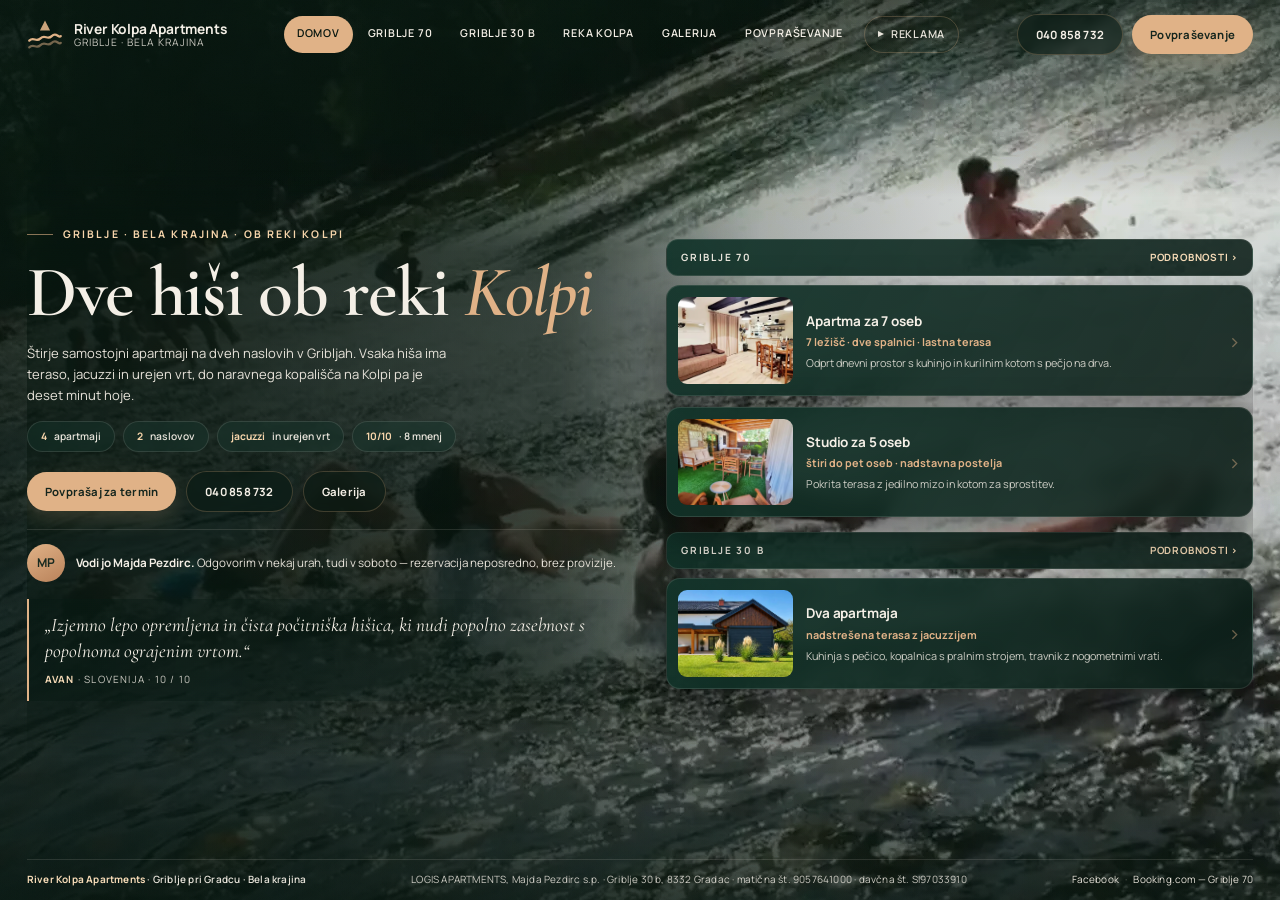
==== index.html @ 3177053d "Začetni posnetek strani in filmskega reza Stran in rez sta doslej obstajala samo na disku, brez možn" ====
<!doctype html>
<html lang="sl">
<head>
<meta charset="utf-8">
<meta name="viewport" content="width=device-width,initial-scale=1,viewport-fit=cover">
<title>River Kolpa Apartments — dve hiši ob reki Kolpi, Griblje, Bela krajina</title>
<meta name="description" content="River Kolpa Apartments, Griblje pri Gradcu: štiri samostojni apartmaji na dveh naslovih, Griblje 70 in Griblje 30 b. Terasa, jacuzzi, ograjen vrt in deset minut hoje do naravnega kopališča na Kolpi. Brezplačen WiFi in parkirišče.">
<meta name="theme-color" content="#07160f">
<meta name="color-scheme" content="dark">
<meta name="author" content="Majda Pezdirc">
<meta property="og:type" content="website">
<meta property="og:site_name" content="River Kolpa Apartments">
<meta property="og:locale" content="sl_SI">
<meta property="og:title" content="River Kolpa Apartments — dve hiši ob reki Kolpi, Griblje">
<meta property="og:description" content="Štirje samostojni apartmaji na dveh naslovih, Griblje 70 in Griblje 30 b. Terasa, jacuzzi, ograjen vrt in deset minut hoje do naravnega kopališča na Kolpi.">
<meta property="og:image" content="/assets/deljena-1200x630.jpg">
<meta property="og:image:width" content="1200">
<meta property="og:image:height" content="630">
<meta property="og:image:alt" content="Travnik z lesenimi ležalniki pred hišo v Gribljah, v ozadju bregovi Bele krajine.">
<meta name="twitter:card" content="summary_large_image">
<meta name="twitter:title" content="River Kolpa Apartments — dve hiši ob reki Kolpi, Griblje">
<meta name="twitter:description" content="Štirje samostojni apartmaji na dveh naslovih, Griblje 70 in Griblje 30 b. Terasa, jacuzzi, ograjen vrt in deset minut hoje do naravnega kopališča na Kolpi.">
<meta name="twitter:image" content="/assets/deljena-1200x630.jpg">
<meta name="twitter:image:alt" content="Travnik z lesenimi ležalniki pred hišo v Gribljah, v ozadju bregovi Bele krajine.">
<script type="application/ld+json">
{
  "@context": "https://schema.org",
  "@type": "LodgingBusiness",
  "name": "River Kolpa Apartments",
  "legalName": "LOGIS APARTMENTS, Majda Pezdirc s.p.",
  "description": "River Kolpa Apartments, Griblje pri Gradcu: štiri samostojni apartmaji na dveh naslovih, Griblje 70 in Griblje 30 b. Terasa, jacuzzi, ograjen vrt in deset minut hoje do naravnega kopališča na Kolpi. Brezplačen WiFi in parkirišče.",
  "telephone": "+38640858732",
  "email": "majda.pezdirc@gmail.com",
  "identifier": [
    { "@type": "PropertyValue", "name": "matična številka", "value": "9057641000" },
    { "@type": "PropertyValue", "name": "davčna številka", "value": "SI97033910" }
  ],
  "address": [
    { "@type": "PostalAddress", "streetAddress": "Griblje 70", "addressLocality": "Gradac",
      "postalCode": "8332", "addressRegion": "Bela krajina", "addressCountry": "SI" },
    { "@type": "PostalAddress", "streetAddress": "Griblje 30 b", "addressLocality": "Gradac",
      "postalCode": "8332", "addressRegion": "Bela krajina", "addressCountry": "SI" }
  ],
  "numberOfRooms": 4,
  "checkinTime": "15:00",
  "checkoutTime": "10:00",
  "petsAllowed": true,
  "smokingAllowed": false,
  "amenityFeature": [
    { "@type": "LocationFeatureSpecification", "name": "Brezplačen WiFi", "value": true },
    { "@type": "LocationFeatureSpecification", "name": "Brezplačno parkirišče", "value": true },
    { "@type": "LocationFeatureSpecification", "name": "Opremljena kuhinja", "value": true },
    { "@type": "LocationFeatureSpecification", "name": "Jacuzzi", "value": true },
    { "@type": "LocationFeatureSpecification", "name": "Ograjen vrt in travnik", "value": true }
  ],
  "image": "/assets/deljena-1200x630.jpg",
  "sameAs": [
    "https://www.facebook.com/p/RIVER-KOLPA-Apartment-Griblje-Bela-krajina-Slovenia-100063596405674/",
    "https://www.booking.com/hotel/si/holiday-house-kolpa.sl.html"
  ]
}
</script>
<link rel="icon" href="data:image/svg+xml,%3Csvg xmlns='http://www.w3.org/2000/svg' viewBox='0 0 32 32'%3E%3Crect width='32' height='32' rx='7' fill='%230f2a24'/%3E%3Cpath d='M4 20c4-4 6 2 10-2s6 2 10-2 4 2 4 0' stroke='%23e0b287' stroke-width='2.4' fill='none' stroke-linecap='round'/%3E%3Cpath d='M4 26c4-4 6 2 10-2s6 2 10-2 4 2 4 0' stroke='%237f9b85' stroke-width='2.4' fill='none' stroke-linecap='round'/%3E%3C/svg%3E">
<link rel="preload" href="fonts/manrope-latin-938c6e80.woff2" as="font" type="font/woff2" crossorigin>
<link rel="preload" href="fonts/cormorant-garamond-latin-c47ff128.woff2" as="font" type="font/woff2" crossorigin>
<link rel="preload" as="image" href="assets/poster.webp" fetchpriority="high">
<link rel="stylesheet" href="fonts.css">
<link rel="stylesheet" href="styles.css">
<!-- Brez JavaScripta stran ne more zgraditi pogledov iz app.js. Ta fallback ni okras:
     html in body morata spustiti omejitev višine, sicer bi bilo tudi to besedilo
     odrezano, dekoracije pa morajo stran, ker so fiksnega položaja čez cel zaslon. -->
<noscript><style>
  html,body{overflow:auto;height:auto}
  .shell{opacity:1;display:block}
  .bg,.bg-yt,.veil,.grain,.stage{display:none}
</style></noscript>
</head>
<body>
<a class="skip" href="#stage">Preskoči na vsebino</a>
<video class="bg" id="bg" muted loop playsinline preload="none"
       poster="assets/poster.webp" aria-hidden="true" tabindex="-1">
  <source src="assets/kolpa-ozadje.mp4" type="video/mp4">
</video>
<div class="bg-yt" id="bg-yt" aria-hidden="true"><div id="yt-zanka"></div></div>
<div class="veil" aria-hidden="true"></div>
<div class="grain" aria-hidden="true"></div>

<div class="shell">
  <header class="topbar">
    <button class="brand" data-go="domov" aria-label="River Kolpa Apartments — domov">
      <span class="brand-mark" aria-hidden="true">
        <svg viewBox="0 0 32 32" fill="none"><path d="M2 21c4-4 6 2 10-2s6 2 10-2 6 2 8 0" stroke="currentColor" stroke-width="2" stroke-linecap="round"/><path d="M2 27c4-4 6 2 10-2s6 2 10-2 6 2 8 0" stroke="currentColor" stroke-width="2" stroke-linecap="round" opacity=".5"/><path d="M16 3l4.5 9h-9L16 3z" fill="currentColor" opacity=".9"/></svg>
      </span>
      <span class="brand-txt"><b>River Kolpa Apartments</b><i>Griblje · Bela krajina</i></span>
    </button>

    <nav class="nav" id="nav" aria-label="Glavna navigacija"></nav>

    <div class="top-actions">
      <button class="back" id="back" hidden aria-label="Nazaj na prejšnji pogled">
        <svg viewBox="0 0 24 24" fill="none" aria-hidden="true"><path d="M15 18l-6-6 6-6" stroke="currentColor" stroke-width="2" stroke-linecap="round" stroke-linejoin="round"/></svg>
        <span>Nazaj</span>
      </button>
      <a class="btn btn-ghost tel" href="tel:+38640858732">040 858 732</a>
      <button class="btn btn-solid" data-go="termini">Povpraševanje</button>
    </div>
  </header>

  <!-- Bistvo v navadnem besedilu, če JavaScript odpove. Vsaka številka tu je
       že objavljena v app.js ali v JSON-LD zgoraj — nič novega, nič neizmerjenega. -->
  <noscript>
    <div class="bez-js">
      <h2>River Kolpa Apartments — Griblje, Bela krajina</h2>
      <p>Podrobnosti in fotografije izriše JavaScript. Če je izklopljen, so
        tukaj vsi bistveni podatki v navadnem besedilu.</p>
      <ul>
        <li><b>Griblje 70, 8332 Gradac</b> — apartma za 7 oseb in studio za 5 oseb.
          Na Bookingu je objavljena prav ta hiša.</li>
        <li><b>Griblje 30 b, 8332 Gradac</b> — dva samostojna apartmaja; razpored
          ležišč potrdimo ob povpraševanju.</li>
        <li>Vsaka hiša ima teraso, jacuzzi in urejen vrt; do naravnega kopališča
          na Kolpi je deset minut hoje. Brezplačen WiFi in parkirišče.</li>
        <li>Prijava med 15.00 in 22.00, odjava med 9.30 in 10.00. Turistična taksa
          Občine Črnomelj: 2,00 € na osebo na dan. Ljubljenčki ob predhodni najavi,
          doplačilo 20 € na bivanje.</li>
      </ul>
      <p>Vodi Majda Pezdirc ·
        <a href="tel:+38640858732">040 858 732</a> ·
        <a href="mailto:majda.pezdirc@gmail.com">majda.pezdirc@gmail.com</a> ·
        <a href="https://www.booking.com/hotel/si/holiday-house-kolpa.sl.html"
           rel="noopener">Booking.com — Griblje 70</a></p>
    </div>
  </noscript>

  <main id="stage" class="stage" tabindex="-1"></main>

  <footer class="foot">
    <p class="trail" id="trail" aria-live="polite"></p>
    <p class="legal">LOGIS APARTMENTS, Majda Pezdirc s.p. · Griblje 30 b, 8332 Gradac · matična št. 9057641000 · davčna št. SI97033910</p>
    <p class="soc"><a href="https://www.facebook.com/p/RIVER-KOLPA-Apartment-Griblje-Bela-krajina-Slovenia-100063596405674/" target="_blank" rel="noopener">Facebook</a><span>·</span><a href="https://www.booking.com/hotel/si/holiday-house-kolpa.sl.html" target="_blank" rel="noopener">Booking.com — Griblje 70</a></p>
  </footer>
</div>

<dialog class="lightbox" id="lightbox" aria-label="Fotografija v polni velikosti">
  <button class="lb-x" id="lbX" aria-label="Zapri">&times;</button>
  <button class="lb-nav prev" id="lbPrev" aria-label="Prejšnja fotografija">&#8249;</button>
  <figure class="lb-body"><img id="lbImg" alt=""><figcaption id="lbCap"></figcaption></figure>
  <button class="lb-nav next" id="lbNext" aria-label="Naslednja fotografija">&#8250;</button>
</dialog>

<script src="app.js"></script>
</body>
</html>
---- fonts.css ----
@font-face{font-family:"Cormorant Garamond";font-style:italic;font-weight:300 700;font-display:swap;src:url("fonts/cormorant-garamond-it-latin-ext-61d59919.woff2") format("woff2");unicode-range:U+0100-02BA, U+02BD-02C5, U+02C7-02CC, U+02CE-02D7, U+02DD-02FF, U+0304, U+0308, U+0329, U+1D00-1DBF, U+1E00-1E9F, U+1EF2-1EFF, U+2020, U+20A0-20AB, U+20AD-20C4, U+2113, U+2C60-2C7F, U+A720-A7FF;}
@font-face{font-family:"Cormorant Garamond";font-style:italic;font-weight:300 700;font-display:swap;src:url("fonts/cormorant-garamond-it-latin-3e2c4175.woff2") format("woff2");unicode-range:U+0000-00FF, U+0131, U+0152-0153, U+02BB-02BC, U+02C6, U+02DA, U+02DC, U+0304, U+0308, U+0329, U+2000-206F, U+20AC, U+2122, U+2191, U+2193, U+2212, U+2215, U+FEFF, U+FFFD;}
@font-face{font-family:"Cormorant Garamond";font-style:normal;font-weight:300 700;font-display:swap;src:url("fonts/cormorant-garamond-latin-ext-acc46a2a.woff2") format("woff2");unicode-range:U+0100-02BA, U+02BD-02C5, U+02C7-02CC, U+02CE-02D7, U+02DD-02FF, U+0304, U+0308, U+0329, U+1D00-1DBF, U+1E00-1E9F, U+1EF2-1EFF, U+2020, U+20A0-20AB, U+20AD-20C4, U+2113, U+2C60-2C7F, U+A720-A7FF;}
@font-face{font-family:"Cormorant Garamond";font-style:normal;font-weight:300 700;font-display:swap;src:url("fonts/cormorant-garamond-latin-c47ff128.woff2") format("woff2");unicode-range:U+0000-00FF, U+0131, U+0152-0153, U+02BB-02BC, U+02C6, U+02DA, U+02DC, U+0304, U+0308, U+0329, U+2000-206F, U+20AC, U+2122, U+2191, U+2193, U+2212, U+2215, U+FEFF, U+FFFD;}
@font-face{font-family:"Manrope";font-style:normal;font-weight:300 700;font-display:swap;src:url("fonts/manrope-latin-ext-6d36d5bd.woff2") format("woff2");unicode-range:U+0100-02BA, U+02BD-02C5, U+02C7-02CC, U+02CE-02D7, U+02DD-02FF, U+0304, U+0308, U+0329, U+1D00-1DBF, U+1E00-1E9F, U+1EF2-1EFF, U+2020, U+20A0-20AB, U+20AD-20C4, U+2113, U+2C60-2C7F, U+A720-A7FF;}
@font-face{font-family:"Manrope";font-style:normal;font-weight:300 700;font-display:swap;src:url("fonts/manrope-latin-938c6e80.woff2") format("woff2");unicode-range:U+0000-00FF, U+0131, U+0152-0153, U+02BB-02BC, U+02C6, U+02DA, U+02DC, U+0304, U+0308, U+0329, U+2000-206F, U+20AC, U+2122, U+2191, U+2193, U+2212, U+2215, U+FEFF, U+FFFD;}
---- styles.css ----
/* River Kolpa Apartments — enozonska stran. Brez drsenja: vsebina je vedno na 1 zaslonu. */

:root{
  --ink:#07160f; --pine:#0f2a24; --moss:#16382e;
  --sage:#7f9b85; --sand:#e0b287; --paper:#f4efe6;
  --tx:#f4efe6; --tx-dim:rgba(244,239,230,.94); --tx-faint:rgba(244,239,230,.82);
  --sand-bright:#f6d5ab;  /* pesek za majhno pisavo čez svetlo vodo */
  --sand-hi:#f7dcb8;      /* isti pesek, a dovolj svetel za AA čez fotografijo */
  --line:rgba(224,178,135,.24); --line-soft:rgba(244,239,230,.12);
  --g:1;            /* gostota: nastavi jo JS, da vsebina pride na zaslon */
  --r:14px;
  --pad:calc(clamp(14px,2.1vw,30px) * var(--g));
  --gap:calc(clamp(10px,1.3vw,18px) * var(--g));
  --shadow:0 18px 44px rgba(0,0,0,.42);
}
*,*::before,*::after{box-sizing:border-box}
html,body{height:100%}
html{overflow:hidden}
body{
  margin:0; background:var(--ink); color:var(--tx);
  font:400 clamp(13.5px,.92vw,16px)/1.5 Manrope,"Segoe UI",system-ui,sans-serif;
  -webkit-font-smoothing:antialiased; text-rendering:optimizeLegibility;
  overflow:hidden; overscroll-behavior:none;
}
img,video{display:block;max-width:100%}
button{font:inherit;color:inherit;background:none;border:0;cursor:pointer;padding:0}
a{color:inherit;text-decoration:none}
h1,h2,h3,p,ul,figure{margin:0}
ul{padding:0;list-style:none}
.skip{position:absolute;width:1px;height:1px;overflow:hidden;clip-path:inset(50%)}
.skip:focus{position:fixed;top:10px;left:10px;width:auto;height:auto;clip-path:none;z-index:99;
  background:var(--sand);color:#14251d;padding:10px 16px;border-radius:99px;font-weight:700}
:focus-visible{outline:2px solid var(--sand);outline-offset:3px;border-radius:8px}

/* Fall back brez JavaScripta. Razred se izriše SAMO z izklopljenim JS
   (noscript), zato ga ne more zatipati nobena gostota ali sonda — tu velja
   navaden dokument, ne enozonski plakati. */
.bez-js{max-width:64ch;padding:28px clamp(16px,4vw,40px) 8px;color:var(--tx-dim);
  font-size:clamp(14px,.98vw,16px);line-height:1.65}
.bez-js h2{font-family:"Cormorant Garamond",Georgia,serif;font-weight:600;
  font-size:clamp(22px,2.6vw,32px);letter-spacing:-.015em;color:var(--tx);margin-bottom:14px}
.bez-js p{margin:0 0 14px}
.bez-js ul{display:grid;gap:10px;margin:0 0 16px;padding-left:1.15em;list-style:disc}
.bez-js li{color:var(--tx-faint)}
.bez-js li b{color:var(--tx)}
.bez-js a{color:var(--sand);text-decoration:underline;text-underline-offset:3px}

/* ---------- ozadje ----------
   Pravilo: vel sme zatemniti samo toliko, kolikor ga potrebuje besedilo.
   Voda in jasla morata ostati vidna — stran prodaja reko, ne temno sobo. */
.bg{position:fixed;inset:0;width:100%;height:100%;object-fit:cover;z-index:0;
  opacity:0;transition:opacity 1.1s ease;filter:saturate(1.06) brightness(1.05)}
.bg.on{opacity:.90}
/* Prava zanka reke je njun posnetek na YouTube-u; lokalni mp4 ostane takojšen
   poster in rezerva, kadar Google ni dosegljiv ali kadar obiskovalec noče gibanja.
   Plast je dekoracija: ne ujame klika in ne dobi fokusa. */
.bg-yt{position:fixed;inset:0;z-index:0;overflow:hidden;pointer-events:none;
  opacity:0;transition:opacity 1.1s ease;filter:saturate(1.06) brightness(1.05)}
body[data-bg="video"] .bg-yt.nalozen{opacity:.90}
.bg-yt iframe{position:absolute;top:50%;left:50%;translate:-50% -50%;border:0;
  width:max(100vw,177.78vh);height:max(100vh,56.25vw)}
body.yt[data-bg="video"] .bg{opacity:0}
.veil{position:fixed;inset:0;z-index:1;pointer-events:none;
  background:
    radial-gradient(122% 92% at 78% 4%,rgba(15,42,36,0) 0%,rgba(7,22,15,.14) 56%,rgba(7,22,15,.42) 100%),
    linear-gradient(96deg,rgba(7,22,15,.82) 0%,rgba(7,22,15,.62) 26%,rgba(7,22,15,.44) 44%,rgba(7,22,15,.22) 58%,rgba(7,22,15,.06) 70%,rgba(7,22,15,0) 78%),
    linear-gradient(180deg,rgba(7,22,15,.66) 0%,rgba(7,22,15,.40) 10%,rgba(7,22,15,0) 22%),
    linear-gradient(0deg,rgba(7,22,15,.62) 0%,rgba(7,22,15,0) 15%)}
.grain{position:fixed;inset:0;z-index:2;pointer-events:none;opacity:.035;mix-blend-mode:overlay;
  background-image:url("data:image/svg+xml,%3Csvg xmlns='http://www.w3.org/2000/svg' width='140' height='140'%3E%3Cfilter id='n'%3E%3CfeTurbulence type='fractalNoise' baseFrequency='.85' numOctaves='3'/%3E%3C/filter%3E%3Crect width='140' height='140' filter='url(%23n)'/%3E%3C/svg%3E")}

/* ---------- lupina ---------- */
.shell{position:relative;z-index:3;display:grid;grid-template-rows:auto minmax(0,1fr) auto;
  height:100dvh;height:100svh;padding:0 var(--pad);
  opacity:0;transition:opacity .5s ease}
html.pripravljen .shell{opacity:1}

/* ---------- vrhnja vrstica ---------- */
.topbar{display:grid;grid-template-columns:auto minmax(0,1fr) auto;align-items:center;
  gap:var(--gap);padding:calc(14px*var(--g)) 0}
.brand{display:flex;align-items:center;gap:11px;text-align:left}
.brand-mark{width:36px;height:36px;color:var(--sand);flex:none}
.brand-mark svg{width:100%;height:100%}
.brand-txt{display:grid;line-height:1.15}
.brand-txt b{font-weight:700;letter-spacing:-.015em;font-size:1.02em}
.brand-txt i{font-style:normal;color:var(--tx-faint);font-size:.76em;letter-spacing:.10em;text-transform:uppercase}

.nav{display:flex;justify-content:center;gap:2px;flex-wrap:wrap}
.nav a{position:relative;padding:9px 13px;border-radius:99px;font-size:.80em;font-weight:600;
  letter-spacing:.07em;text-transform:uppercase;color:var(--tx);
  transition:color .2s,background .2s;white-space:nowrap}
.nav a:hover{background:rgba(9,26,20,.5)}
.nav a[aria-current="page"]{color:var(--ink);background:var(--sand)}
/* Ločena stran, ne pogled: robovna oznaka prepreči, da bi jo zamenjali za meni. */
.nav a.nav-film{margin-left:6px;border:1px solid var(--line);color:var(--tx-dim)}
.nav a.nav-film::before{content:"";display:inline-block;width:0;height:0;margin-right:7px;
  vertical-align:1px;border-left:6px solid currentColor;
  border-top:3.6px solid transparent;border-bottom:3.6px solid transparent}
.nav a.nav-film:hover{color:var(--sand-hi);border-color:var(--sand)}

.top-actions{display:flex;align-items:center;gap:9px}
.btn{display:inline-flex;align-items:center;gap:8px;justify-content:center;
  padding:calc(11px*var(--g)) calc(18px*var(--g));border-radius:99px;
  font-size:.84em;font-weight:700;letter-spacing:.02em;white-space:nowrap;
  transition:transform .18s cubic-bezier(.2,.8,.3,1),background .2s,border-color .2s,color .2s}
.btn:active{transform:translateY(1px)}
.btn-solid{background:var(--sand);color:#14251d;box-shadow:0 8px 22px rgba(224,178,135,.20)}
.btn-solid:hover{background:#eec79c}
.btn-ghost{border:1px solid var(--line);color:var(--tx);background:rgba(9,26,20,.58);backdrop-filter:blur(5px)}
.btn-ghost:hover{border-color:var(--sand);background:rgba(9,26,20,.72)}
.btn.majhen{padding:6px 12px;font-size:.78em}
.back{display:inline-flex;align-items:center;gap:5px;color:var(--tx-dim);font-size:.82em;font-weight:600;
  padding:8px 12px 8px 8px;border-radius:99px;border:1px solid var(--line-soft)}
.back[hidden]{display:none}
.back:hover{color:var(--tx);border-color:var(--line)}
.back svg{width:17px;height:17px}

/* ---------- oder ---------- */
.stage{min-height:0;overflow:hidden;display:grid}
.view{min-height:0;display:grid;overflow:clip;animation:vstop .5s cubic-bezier(.2,.8,.3,1) both}
@keyframes vstop{from{opacity:0;transform:translateY(calc(14px*var(--g)))}to{opacity:1;transform:none}}

.eyebrow{display:flex;align-items:center;gap:10px;color:var(--sand-bright);
  font-size:.78em;font-weight:700;letter-spacing:.20em;text-transform:uppercase}
.eyebrow::before{content:"";width:26px;height:1px;background:var(--sand);opacity:.6;flex:none}
.display{font-family:"Cormorant Garamond",Georgia,serif;font-weight:600;letter-spacing:-.018em;
  line-height:.98;font-size:clamp(34px,5.6vw,84px)}
.display em{font-style:italic;color:var(--sand)}
.h2{font-family:"Cormorant Garamond",Georgia,serif;font-weight:600;letter-spacing:-.015em;
  line-height:1.02;font-size:clamp(26px,3.3vw,50px)}
.h2 em{font-style:italic;color:var(--sand)}
.lede{color:var(--tx-dim);font-size:clamp(.9em,1.02vw,1.1em);line-height:1.6;max-width:54ch}
.cta{display:flex;flex-wrap:wrap;gap:10px;align-items:center;margin-top:calc(4px*var(--g))}

/* ---------- DOMOV ---------- */
.domov{grid-template-columns:minmax(0,1.02fr) minmax(0,.98fr);gap:calc(28px*var(--g));align-items:center}
.hero{position:relative;display:grid;gap:calc(15px*var(--g));align-content:center;min-width:0}
/* Lokalna senca samo za besedilnim stolpcem. Robova ni: navpično bledijo barve,
   vodoravno maska — produkt obeh je mehka pravokotna podlaga. Radialna maska
   je puščala viden rob, ker se je njeno bledenje končalo šele za robovi škatle. */
.hero::before{content:"";position:absolute;z-index:-1;inset:-12% -20% -12% -34%;
  background:linear-gradient(180deg,transparent,rgba(7,22,15,.56) 14%,rgba(7,22,15,.50) 60%,rgba(7,22,15,.44) 86%,transparent);
  -webkit-mask-image:linear-gradient(90deg,transparent,#000 16%,#000 78%,transparent);
  mask-image:linear-gradient(90deg,transparent,#000 16%,#000 78%,transparent)}
.chips{display:flex;flex-wrap:wrap;gap:8px}
.chip{display:inline-flex;align-items:center;gap:7px;padding:7px 13px;border-radius:99px;
  border:1px solid var(--line-soft);background:rgba(22,56,46,.42);
  font-size:.76em;font-weight:600;color:var(--tx-dim);backdrop-filter:blur(6px)}
.chip b{color:var(--sand-bright);font-weight:800}
.host{display:flex;align-items:center;gap:11px;margin-top:calc(2px*var(--g));
  padding-top:calc(14px*var(--g));border-top:1px solid var(--line-soft)}
.host-av{width:38px;height:38px;border-radius:50%;flex:none;display:grid;place-items:center;
  background:linear-gradient(150deg,var(--sand),#b9825a);color:#182a20;font-weight:800;font-size:.9em}
.host p{font-size:.86em;color:var(--tx-dim);line-height:1.45}
.host p b{color:var(--tx);font-weight:700}
.mnenje{display:grid;gap:7px;margin-top:calc(2px*var(--g));padding:calc(14px*var(--g)) 16px;
  border-left:2px solid var(--sand);border-radius:0 12px 12px 0;
  background:linear-gradient(96deg,rgba(9,26,20,.58),rgba(9,26,20,.22) 68%,rgba(9,26,20,0))}
.mnenje q{font-family:"Cormorant Garamond",Georgia,serif;font-size:clamp(1.06em,1.5vw,1.42em);
  font-style:italic;line-height:1.35;quotes:"„" "“";color:var(--paper)}
.mnenje cite{font-style:normal;font-size:.74em;letter-spacing:.12em;text-transform:uppercase;
  color:var(--tx-faint)}
.mnenje cite b{color:var(--sand-hi)}

.enote{display:grid;gap:calc(15px*var(--g));align-content:center;min-width:0}
.skup{display:grid;gap:9px}
/* Naslov skupine je plošča v jeziku kartice: kartice so neprosojne, zato bi bil
   plavajoč napis nad njimi edini element brez podlage — in prvi, ki zmanjka
   kontrasta, ko sonca udari v vodo. */
.skup-h{display:flex;align-items:baseline;justify-content:space-between;gap:12px;
  padding:calc(10px*var(--g)) 14px;border:1px solid var(--line-soft);border-radius:12px;
  background:linear-gradient(120deg,rgba(18,52,42,.92),rgba(10,28,22,.88))}
.skup-h h3{font-size:.74em;font-weight:800;letter-spacing:.18em;text-transform:uppercase;color:var(--tx-dim)}
.skup-h a{font-size:.74em;font-weight:700;letter-spacing:.08em;text-transform:uppercase;color:var(--sand-hi)}
.skup-h a:hover{text-decoration:underline}
.kart{display:grid;gap:calc(11px*var(--g))}
.karta{position:relative;display:grid;grid-template-columns:clamp(84px,9vw,124px) minmax(0,1fr);
  gap:calc(13px*var(--g));align-items:center;text-align:left;width:100%;
  padding:calc(11px*var(--g));border:1px solid var(--line-soft);border-radius:var(--r);
  background:linear-gradient(120deg,rgba(18,52,42,.92),rgba(10,28,22,.88));
  backdrop-filter:blur(9px);box-shadow:var(--shadow);
  transition:border-color .22s,transform .22s cubic-bezier(.2,.8,.3,1)}
.karta:hover{border-color:var(--sand);transform:translateY(calc(-3px*var(--g)))}
.karta img{width:100%;aspect-ratio:4/3;object-fit:cover;border-radius:9px}
.k-b{display:grid;min-width:0;padding-right:12px}
.karta .k-t{display:block;font-weight:700;font-size:1.0em;letter-spacing:-.012em}
.karta .k-m{display:block;color:var(--sand);font-size:.80em;font-weight:700;margin-top:3px}
.karta .k-x{display:block;color:var(--tx-faint);font-size:.80em;line-height:1.45;margin-top:5px}
.karta::after{content:"›";position:absolute;right:12px;top:50%;translate:0 -50%;
  color:var(--sand);font-size:1.5em;line-height:0;opacity:.45;transition:opacity .2s,translate .2s}
.karta:hover::after{opacity:1;translate:3px -50%}

/* ---------- POGLED LOKACIJE ---------- */
.lok{grid-template-columns:minmax(0,1.06fr) minmax(0,.94fr);gap:calc(26px*var(--g));align-items:center}
.gal-loc{display:grid;grid-template-rows:minmax(0,1fr) auto;gap:9px;min-height:0}
.glavna-btn{position:relative;display:block;width:100%;height:100%;min-height:0;overflow:hidden;
  border-radius:calc(var(--r) + 4px);border:1px solid var(--line-soft);box-shadow:var(--shadow)}
.glavna-btn img{width:100%;height:100%;object-fit:cover;transition:transform .6s cubic-bezier(.2,.8,.3,1)}
.glavna-btn:hover img{transform:scale(1.035)}
.smini{display:grid;grid-template-columns:repeat(4,1fr);gap:9px}
.smini button{position:relative;overflow:hidden;border-radius:10px;border:1px solid var(--line-soft);
  aspect-ratio:16/10;transition:border-color .2s,transform .2s}
.smini button:hover{border-color:var(--sand);transform:translateY(-2px)}
.smini img{width:100%;height:100%;object-fit:cover}
.lok-info{display:grid;gap:calc(13px*var(--g));align-content:center;min-width:0}
.naslov{display:flex;align-items:center;gap:10px;flex-wrap:wrap;color:var(--tx-dim);font-size:.9em}
.naslov svg{width:16px;height:16px;color:var(--sand);flex:none}
.fakti{display:grid;grid-template-columns:repeat(auto-fit,minmax(108px,1fr));gap:9px}
.fakt{padding:calc(11px*var(--g)) 12px;border:1px solid var(--line-soft);border-radius:12px;
  background:rgba(22,56,46,.40)}
.fakt b{display:block;font-family:"Cormorant Garamond",Georgia,serif;font-size:1.42em;
  font-weight:600;color:var(--sand);line-height:1.05}
.fakt span{display:block;font-size:.72em;color:var(--tx-faint);letter-spacing:.05em;
  text-transform:uppercase;margin-top:4px;line-height:1.3}
.enote-info{display:grid;gap:9px}
.enota{display:grid;gap:4px;padding:calc(12px*var(--g)) 14px;border-left:2px solid var(--sand);
  background:linear-gradient(90deg,rgba(224,178,135,.10),transparent 70%);border-radius:0 11px 11px 0}
.enota b{font-size:.98em;font-weight:700}
.enota span{font-size:.84em;color:var(--tx-dim)}
.opombe{display:grid;gap:7px}
.opombe li{display:flex;gap:9px;align-items:flex-start;font-size:.85em;color:var(--tx-dim)}
.opombe svg{width:15px;height:15px;color:var(--sage);flex:none;margin-top:3px}

/* ---------- REKA ---------- */
.reka{grid-template-columns:minmax(0,1.1fr) minmax(0,.9fr);gap:calc(26px*var(--g));align-items:center}
.stek{position:relative;display:block;width:100%;height:100%;min-height:0;overflow:hidden;
  border-radius:calc(var(--r) + 4px);border:1px solid var(--line-soft);box-shadow:var(--shadow)}
.stek img{width:100%;height:100%;object-fit:cover;transition:transform .6s cubic-bezier(.2,.8,.3,1)}
.stek:hover img{transform:scale(1.035)}
.stek figcaption{position:absolute;left:0;right:0;bottom:0;padding:30px 16px 13px;text-align:left;
  background:linear-gradient(transparent,rgba(7,22,15,.92));
  font-size:.80em;color:var(--tx-dim);letter-spacing:.02em}
.reka .lok-info,.lok .lok-info{position:relative}
/* Vel zatemnjuje levo platno, besedilo teh pogledov pa sedi desno — zato stolpec
   vzame svojo mehko podlago, po istem receptu kot na domov. */
.reka .lok-info::before,.lok .lok-info::before{content:"";position:absolute;z-index:-1;
  inset:-10% -26% -10% -18%;
  background:linear-gradient(180deg,transparent,rgba(7,22,15,.54) 12%,rgba(7,22,15,.48) 62%,rgba(7,22,15,.40) 88%,transparent);
  -webkit-mask-image:linear-gradient(90deg,transparent,#000 18%,#000 82%,transparent);
  mask-image:linear-gradient(90deg,transparent,#000 18%,#000 82%,transparent)}
.reka-list{display:grid;gap:calc(11px*var(--g))}
.rl{display:grid;grid-template-columns:auto minmax(0,1fr);gap:12px;align-items:start;
  padding:calc(11px*var(--g)) 13px;border:1px solid var(--line-soft);border-radius:12px;
  background:linear-gradient(120deg,rgba(18,52,42,.90),rgba(10,28,22,.86))}
.rl .ico{width:32px;height:32px;border-radius:9px;display:grid;place-items:center;
  background:rgba(224,178,135,.14);color:var(--sand)}
.rl .ico svg{width:18px;height:18px}
.rl-b{display:grid;min-width:0}
.rl b{font-size:.92em}
.rl-b span{font-size:.82em;color:var(--tx-faint);line-height:1.5;margin-top:2px}

/* ---------- GALERIJA ---------- */
.gal{grid-template-rows:auto minmax(0,1fr);gap:calc(13px*var(--g));min-height:0}
.filtri{display:flex;gap:7px;flex-wrap:wrap}
.filter{padding:7px 14px;border-radius:99px;border:1px solid var(--line-soft);
  font-size:.76em;font-weight:700;letter-spacing:.08em;text-transform:uppercase;color:var(--tx-dim)}
.filter:hover{border-color:var(--sand);color:var(--tx)}
.filter[aria-pressed="true"]{background:var(--sand);border-color:var(--sand);color:#14251d}
.mreza{display:grid;gap:9px;min-height:0;grid-auto-flow:dense}
.mreza button{position:relative;overflow:hidden;border-radius:11px;border:1px solid var(--line-soft);
  height:100%;min-height:0;background:var(--moss)}
.mreza img{width:100%;height:100%;object-fit:cover;transition:transform .5s cubic-bezier(.2,.8,.3,1),filter .3s}
.mreza button:hover img{transform:scale(1.06);filter:brightness(1.06)}
.mreza figcaption{position:absolute;inset:auto 0 0 0;padding:22px 10px 8px;font-size:.70em;
  color:var(--tx-dim);text-align:left;background:linear-gradient(transparent,rgba(7,22,15,.92));
  opacity:0;transition:opacity .25s}
.mreza button:hover figcaption{opacity:1}
.mreza .vec{display:grid;place-content:center;gap:2px;text-align:center;
  background:rgba(224,178,135,.10);border-color:var(--sand);transition:background .25s,border-color .25s}
.mreza .vec:hover{background:rgba(224,178,135,.2)}
.mreza .vec span{font-family:"Cormorant Garamond",Georgia,serif;font-weight:600;
  font-size:1.5em;line-height:1;color:var(--sand)}
.mreza .vec small{font-size:.66em;letter-spacing:.08em;text-transform:uppercase;color:var(--tx-dim)}

/* ---------- TERMINI ---------- */
.term{grid-template-columns:minmax(0,.92fr) minmax(0,1.08fr);gap:calc(26px*var(--g));align-items:center}
.stik{display:grid;gap:calc(11px*var(--g))}
.stik-a{display:grid;grid-template-columns:auto minmax(0,1fr);gap:13px;align-items:center;
  padding:calc(13px*var(--g)) 15px;border:1px solid var(--line);border-radius:13px;
  background:linear-gradient(120deg,rgba(18,52,42,.90),rgba(10,28,22,.86));
  transition:border-color .2s,transform .2s}
.stik-a:hover{border-color:var(--sand);transform:translateY(-2px)}
.stik-a .ico{width:34px;height:34px;border-radius:9px;display:grid;place-items:center;
  background:var(--sand);color:#14251d}
.stik-a .ico svg{width:18px;height:18px}
.stik-b{display:grid;min-width:0}
.stik-b i{font-style:normal;font-size:.72em;letter-spacing:.14em;text-transform:uppercase;color:var(--tx-faint)}
.stik-b b{font-size:1.06em;letter-spacing:-.01em;overflow-wrap:anywhere}
.pravila{display:grid;grid-template-columns:repeat(auto-fit,minmax(206px,1fr));gap:calc(12px*var(--g))}
.pravila>div{padding:calc(13px*var(--g)) 15px;border:1px solid var(--line-soft);border-radius:13px;
  background:rgba(22,56,46,.34);display:grid;gap:8px;align-content:start}
.pravila h3{font-size:.74em;font-weight:800;letter-spacing:.16em;text-transform:uppercase;color:var(--sand)}
.pravila li{font-size:.83em;color:var(--tx-dim);line-height:1.5;display:flex;gap:8px}
.pravila li::before{content:"";width:4px;height:4px;border-radius:50%;background:var(--sage);
  flex:none;margin-top:8px}

/* ---------- noga ---------- */
.foot{display:flex;align-items:center;justify-content:space-between;gap:var(--gap);
  padding:calc(12px*var(--g)) 0 calc(13px*var(--g));border-top:1px solid var(--line-soft);flex-wrap:wrap}
.foot p{font-size:.74em;color:var(--tx-faint);letter-spacing:.02em}
.trail{color:var(--tx-dim)!important;font-weight:600}
.trail b{color:var(--sand-hi);font-weight:700}
.soc a{color:var(--tx-dim)}
.soc a:hover{color:var(--sand)}
.soc span{margin:0 6px;opacity:.5}

/* ---------- svetlobna okna ---------- */
.lightbox{width:min(94vw,1240px);height:min(90dvh,860px);padding:0;border:0;background:transparent;
  color:var(--tx);overflow:visible}
.lightbox::backdrop{background:rgba(4,12,8,.90);backdrop-filter:blur(5px)}
.lb-body{position:relative;width:100%;height:100%;display:grid;grid-template-rows:minmax(0,1fr) auto;gap:10px}
.lb-body img{width:100%;height:100%;object-fit:contain;border-radius:var(--r)}
.lb-body figcaption{font-size:.84em;color:var(--tx-dim);text-align:center}
.lb-x,.lb-nav{position:absolute;color:var(--tx);background:rgba(22,56,46,.78);
  border:1px solid var(--line-soft);border-radius:50%;display:grid;place-items:center;
  z-index:2;transition:.2s;width:46px;height:46px;line-height:0}
.lb-x{top:2px;right:2px;font-size:1.5em}
.lb-nav{top:50%;translate:0 -50%}
.lb-nav.prev{left:-14px}.lb-nav.next{right:-14px}
.lb-x:hover,.lb-nav:hover{background:var(--sand);color:#14251d;border-color:var(--sand)}

/* ---------- ozadje glede na pogled ---------- */
/* Hiša: kadar iz posnetka ostane v ozadju, a umirjen in mehko zamegljen, da
   ne tekmuje z fotografijami in besedilom v vsebini. */
body[data-bg="slika"] .bg.on{opacity:.42;filter:saturate(.86) brightness(1.02) blur(4px)}
body[data-bg="mir"] .bg{opacity:0!important}
body[data-bg="mir"] .shell{background:
  radial-gradient(90% 70% at 12% 0%,rgba(22,56,46,.95),transparent 60%),
  linear-gradient(160deg,var(--pine),var(--ink) 70%)}

@media (prefers-reduced-motion:reduce){
  *{animation-duration:.01ms!important;transition-duration:.01ms!important}
  /* Brez gibanja ne pomeni brez svetlobe: mirni kader je enako svetel kot zanka. */
  .bg.on{opacity:.88!important}
}

/* ---------- ozki zasloni ---------- */
@media (max-width:1080px){
  .domov,.lok,.reka,.term{grid-template-columns:minmax(0,1fr)}
  .domov{align-content:center;gap:calc(18px*var(--g))}
  .nav{display:none}
  /* Kopje je tu čez celotno širino, zato vel preusmerimo navpično: zgoraj
     dovolj temno za berljivost, spodaj reka ostane svetla. */
  .veil{background:
    radial-gradient(130% 78% at 50% 0%,rgba(15,42,36,.06) 0%,rgba(7,22,15,.22) 60%,rgba(7,22,15,.40) 100%),
    linear-gradient(180deg,rgba(7,22,15,.80) 0%,rgba(7,22,15,.62) 30%,rgba(7,22,15,.30) 56%,rgba(7,22,15,.06) 76%,rgba(7,22,15,0) 86%),
    linear-gradient(0deg,rgba(7,22,15,.84) 0%,rgba(7,22,15,.58) 8%,rgba(7,22,15,0) 18%)}
  .hero::before{inset:-8% -8% -8% -8%;
    background:linear-gradient(180deg,transparent,rgba(7,22,15,.50) 8%,rgba(7,22,15,.44) 78%,transparent);
    -webkit-mask-image:linear-gradient(90deg,transparent,#000 5%,#000 95%,transparent);
    mask-image:linear-gradient(90deg,transparent,#000 5%,#000 95%,transparent)}
  .lok,.reka{align-content:start;gap:calc(14px*var(--g))}
  /* Fiksni vrstici: sicer samodejna vrstica raztegne fotografijo čez svojo
     površino, ta pa nato prekriva besedilo pod njo. */
  .lok{grid-template-rows:minmax(0,26dvh) minmax(0,1fr);align-content:stretch;align-items:stretch}
  .gal-loc{height:100%;grid-template-rows:minmax(0,1fr) auto}
  .lok-info{align-content:safe center}
  .stek{min-height:32dvh}
}
/* Na majhnem zaslonu raje izpusti podrobnost, kot da drobiš pisavo ali drsi:
   prioritetna vrstica je (1) kaj je to, (2) dva naslova, (3) kako rezerviraš. */
@media (max-width:620px){
  .brand-txt i{display:none}
  .brand-txt b{font-size:.94em}
  .tel{display:none}
  .top-actions .btn-solid{display:none}
  .back{padding:8px}
  .back span{display:none}
  .foot{justify-content:center;text-align:center}
  .foot .legal{order:3;flex-basis:100%}
  .mnenje,.host{display:none}
  .karta .k-x{display:none}
  .karta{padding:9px}
  .fakti{display:none}
  /* Hiša na telefonu: ena velika fotografija, naslov in dejstva. Sličice in
     uvod izpustimo, ker ju pokaže že svetlobno okno in domači pogled. */
  .lok{grid-template-rows:minmax(0,26dvh) minmax(0,1fr)}
  .smini{display:none}
  .lok .eyebrow,.lok .lede{display:none}
  .lok .opombe li:nth-child(n+4){display:none}
  .lok .cta{gap:8px}
  .lok .cta .btn{flex:1 1 auto;justify-content:center;padding-inline:14px}
  .reka .lede{display:none}
  .reka-list .rl:nth-child(n+4){display:none}
  .stek{min-height:30dvh}
  .term .lede{display:none}
  .term .cta{display:none}
  .pravila{grid-template-columns:repeat(2,minmax(0,1fr))}
}
@media (max-width:400px){
  .display{font-size:clamp(28px,9.4vw,44px)}
  .karta{grid-template-columns:clamp(62px,20vw,86px) minmax(0,1fr)}
  .pravila{grid-template-columns:minmax(0,1fr)}
  .pravila li:nth-child(n+3){display:none}
  .lb-nav.prev{left:2px}.lb-nav.next{right:2px}
}
/* Ležeči telefon: še enkrat manj prostora po višini. */
@media (max-height:560px){
  .mnenje,.host,.fakti,.opombe{display:none}
  .term .lede,.reka .lede{display:none}
  .gal-loc,.stek{min-height:0}
  .chips{display:none}
}

/* ---------- olajšave, ki jih sprosti šele oder ---------- */
/* Media query ne ve, kje zmanjka prostora: odvisno je od višine, širine in
   dolžine besedila hkrati. Zato prilepi() najprej pusti gostost, nato pa
   sprosti stopnjo a in b šele, ko tudi najmanjša gostost ne zadošča. Padeta
   lahko samo podrobnost in krajša fotografija — nikoli naslov, gumb ali
   drsenje. Manjši telefon tako ne izgubi vsebine, ki bi jo še videl. */
[data-olajsave="a"] .karta img{aspect-ratio:16/9}
[data-olajsave="b"] .karta img{aspect-ratio:16/9}
[data-olajsave="b"] .karta .k-m{display:none}
[data-olajsave="b"] .lok .enote-info{display:none}
[data-olajsave="b"] .lok .opombe li:nth-child(n+4){display:none}
/* Zadnja stopnja: tu že gre za odločitev, kaj ostane, zato sme pasti samo
   ponovitev. Oznake ugodnosti na domačem pogledu ponavljajo stavek nad njimi
   in JSON-LD (numberOfRooms, naslova, amenityFeature), zato z njimi ne izgine
   nobena trditev. Edina izjema je ocena 10/10 · 8 mnenj: tiste že obstoječa
   media po 620 px vrže, tukaj jo vrže šele ta stopnja — v strukturiranih
   podatkih je ni, ker samopohvalne ocene Google ne upošteva. V naboru trideset
   merjenih kombinacij stopnja izbere samo eno: domov pri 320 px.
   Past mora cel sloj a in b, ker selektorji niso kumulativni. */
[data-olajsave="c"] .karta img{aspect-ratio:16/9}
[data-olajsave="c"] .karta .k-m{display:none}
[data-olajsave="c"] .lok .enote-info{display:none}
[data-olajsave="c"] .lok .opombe li:nth-child(n+4){display:none}
[data-olajsave="c"] .domov .chips{display:none}
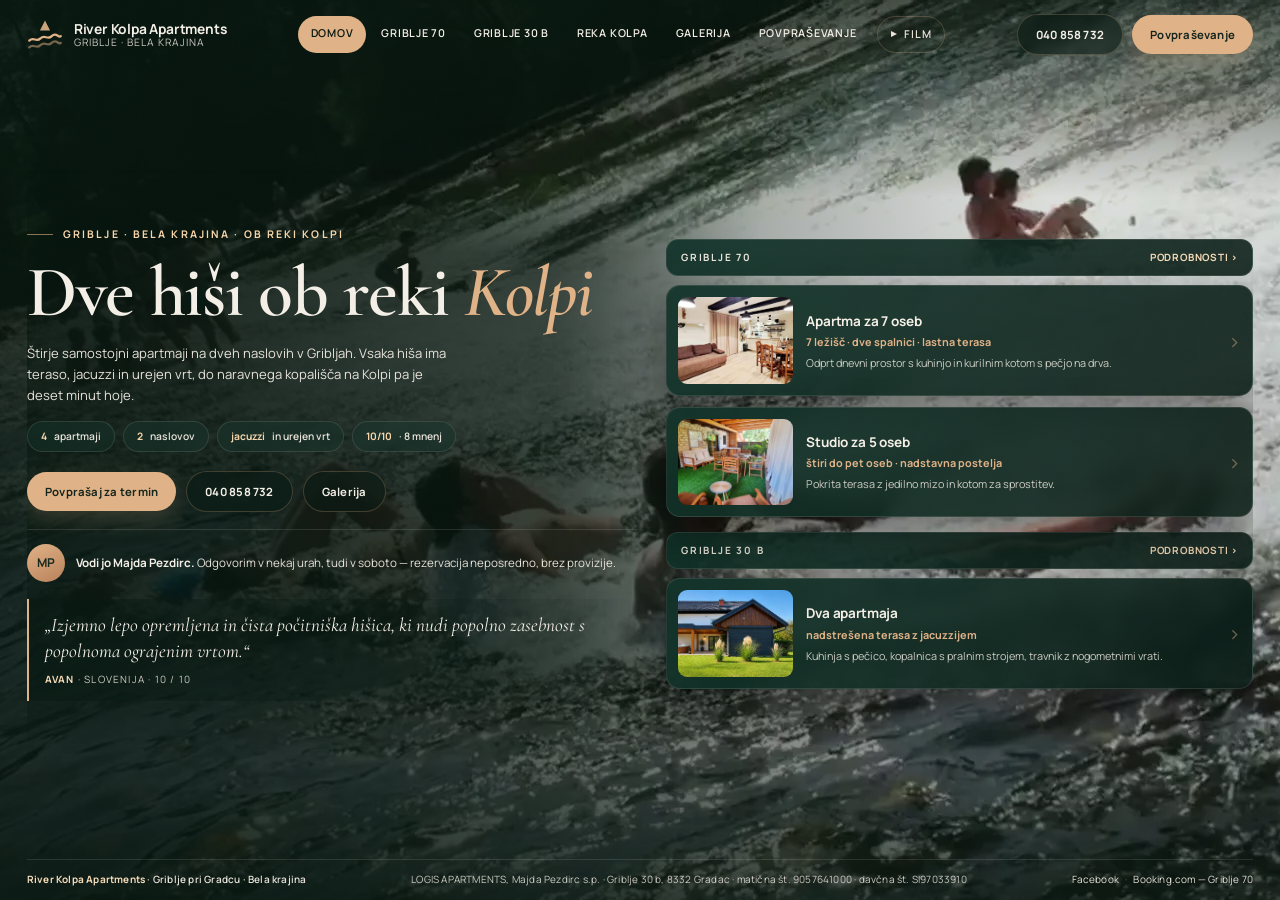
==== commit 80e36caf: "Izboljšave: odstranitev duplikatov pisav, dodajanje robots/sitemap/manifest, varnostne oznake na zun" ====
--- a/index.html
+++ b/index.html
@@ -4,6 +4,7 @@
 <meta charset="utf-8">
 <meta name="viewport" content="width=device-width,initial-scale=1,viewport-fit=cover">
 <title>River Kolpa Apartments — dve hiši ob reki Kolpi, Griblje, Bela krajina</title>
+<link rel="canonical" href="https://robertpezdirc8-prog.github.io/riverkolpapartments/">
 <meta name="description" content="River Kolpa Apartments, Griblje pri Gradcu: štiri samostojni apartmaji na dveh naslovih, Griblje 70 in Griblje 30 b. Terasa, jacuzzi, ograjen vrt in deset minut hoje do naravnega kopališča na Kolpi. Brezplačen WiFi in parkirišče.">
 <meta name="theme-color" content="#07160f">
 <meta name="color-scheme" content="dark">
@@ -11,16 +12,17 @@
 <meta property="og:type" content="website">
 <meta property="og:site_name" content="River Kolpa Apartments">
 <meta property="og:locale" content="sl_SI">
+<meta property="og:url" content="https://robertpezdirc8-prog.github.io/riverkolpapartments/">
 <meta property="og:title" content="River Kolpa Apartments — dve hiši ob reki Kolpi, Griblje">
 <meta property="og:description" content="Štirje samostojni apartmaji na dveh naslovih, Griblje 70 in Griblje 30 b. Terasa, jacuzzi, ograjen vrt in deset minut hoje do naravnega kopališča na Kolpi.">
-<meta property="og:image" content="/assets/deljena-1200x630.jpg">
+<meta property="og:image" content="https://robertpezdirc8-prog.github.io/riverkolpapartments/assets/deljena-1200x630.jpg">
 <meta property="og:image:width" content="1200">
 <meta property="og:image:height" content="630">
 <meta property="og:image:alt" content="Travnik z lesenimi ležalniki pred hišo v Gribljah, v ozadju bregovi Bele krajine.">
 <meta name="twitter:card" content="summary_large_image">
 <meta name="twitter:title" content="River Kolpa Apartments — dve hiši ob reki Kolpi, Griblje">
 <meta name="twitter:description" content="Štirje samostojni apartmaji na dveh naslovih, Griblje 70 in Griblje 30 b. Terasa, jacuzzi, ograjen vrt in deset minut hoje do naravnega kopališča na Kolpi.">
-<meta name="twitter:image" content="/assets/deljena-1200x630.jpg">
+<meta name="twitter:image" content="https://robertpezdirc8-prog.github.io/riverkolpapartments/assets/deljena-1200x630.jpg">
 <meta name="twitter:image:alt" content="Travnik z lesenimi ležalniki pred hišo v Gribljah, v ozadju bregovi Bele krajine.">
 <script type="application/ld+json">
 {
@@ -53,7 +55,8 @@
     { "@type": "LocationFeatureSpecification", "name": "Jacuzzi", "value": true },
     { "@type": "LocationFeatureSpecification", "name": "Ograjen vrt in travnik", "value": true }
   ],
-  "image": "/assets/deljena-1200x630.jpg",
+  "image": "https://robertpezdirc8-prog.github.io/riverkolpapartments/assets/deljena-1200x630.jpg",
+  "url": "https://robertpezdirc8-prog.github.io/riverkolpapartments/",
   "sameAs": [
     "https://www.facebook.com/p/RIVER-KOLPA-Apartment-Griblje-Bela-krajina-Slovenia-100063596405674/",
     "https://www.booking.com/hotel/si/holiday-house-kolpa.sl.html"
@@ -61,6 +64,7 @@
 }
 </script>
 <link rel="icon" href="data:image/svg+xml,%3Csvg xmlns='http://www.w3.org/2000/svg' viewBox='0 0 32 32'%3E%3Crect width='32' height='32' rx='7' fill='%230f2a24'/%3E%3Cpath d='M4 20c4-4 6 2 10-2s6 2 10-2 4 2 4 0' stroke='%23e0b287' stroke-width='2.4' fill='none' stroke-linecap='round'/%3E%3Cpath d='M4 26c4-4 6 2 10-2s6 2 10-2 4 2 4 0' stroke='%237f9b85' stroke-width='2.4' fill='none' stroke-linecap='round'/%3E%3C/svg%3E">
+<link rel="manifest" href="manifest.webmanifest">
 <link rel="preload" href="fonts/manrope-latin-938c6e80.woff2" as="font" type="font/woff2" crossorigin>
 <link rel="preload" href="fonts/cormorant-garamond-latin-c47ff128.woff2" as="font" type="font/woff2" crossorigin>
 <link rel="preload" as="image" href="assets/poster.webp" fetchpriority="high">
@@ -128,7 +132,7 @@
         <a href="tel:+38640858732">040 858 732</a> ·
         <a href="mailto:majda.pezdirc@gmail.com">majda.pezdirc@gmail.com</a> ·
         <a href="https://www.booking.com/hotel/si/holiday-house-kolpa.sl.html"
-           rel="noopener">Booking.com — Griblje 70</a></p>
+           rel="noopener noreferrer">Booking.com — Griblje 70</a></p>
     </div>
   </noscript>
 
@@ -137,7 +141,7 @@
   <footer class="foot">
     <p class="trail" id="trail" aria-live="polite"></p>
     <p class="legal">LOGIS APARTMENTS, Majda Pezdirc s.p. · Griblje 30 b, 8332 Gradac · matična št. 9057641000 · davčna št. SI97033910</p>
-    <p class="soc"><a href="https://www.facebook.com/p/RIVER-KOLPA-Apartment-Griblje-Bela-krajina-Slovenia-100063596405674/" target="_blank" rel="noopener">Facebook</a><span>·</span><a href="https://www.booking.com/hotel/si/holiday-house-kolpa.sl.html" target="_blank" rel="noopener">Booking.com — Griblje 70</a></p>
+    <p class="soc"><a href="https://www.facebook.com/p/RIVER-KOLPA-Apartment-Griblje-Bela-krajina-Slovenia-100063596405674/" target="_blank" rel="noopener noreferrer">Facebook</a><span>·</span><a href="https://www.booking.com/hotel/si/holiday-house-kolpa.sl.html" target="_blank" rel="noopener noreferrer">Booking.com — Griblje 70</a></p>
   </footer>
 </div>
 
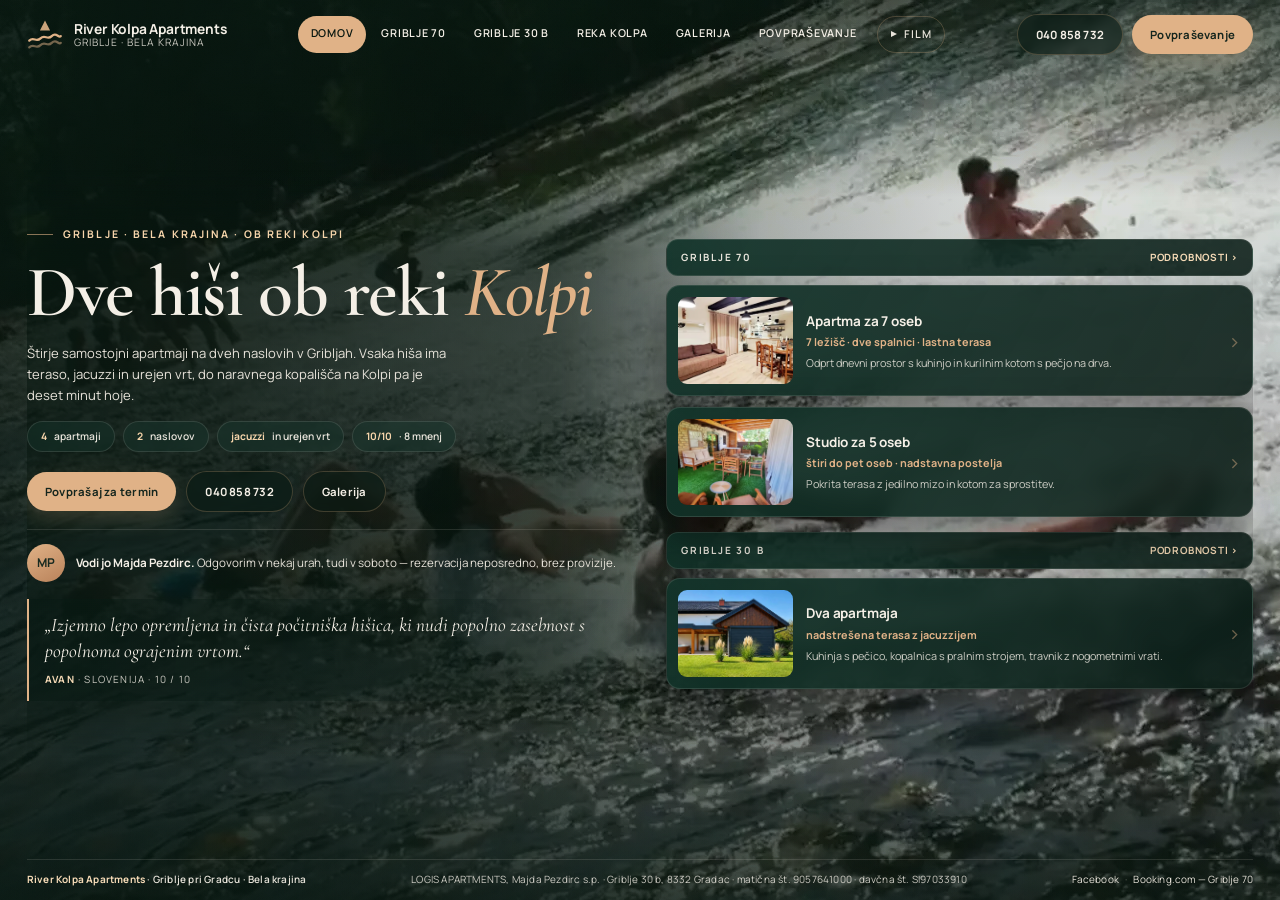
==== commit 826d3c2b: "Izboljsave: noreferrer na zemljevid/booking, fetchpriority, preconnect, prefers-reduced-data, contai" ====
--- a/index.html
+++ b/index.html
@@ -8,6 +8,7 @@
 <meta name="description" content="River Kolpa Apartments, Griblje pri Gradcu: štiri samostojni apartmaji na dveh naslovih, Griblje 70 in Griblje 30 b. Terasa, jacuzzi, ograjen vrt in deset minut hoje do naravnega kopališča na Kolpi. Brezplačen WiFi in parkirišče.">
 <meta name="theme-color" content="#07160f">
 <meta name="color-scheme" content="dark">
+<meta name="robots" content="index,follow">
 <meta name="author" content="Majda Pezdirc">
 <meta property="og:type" content="website">
 <meta property="og:site_name" content="River Kolpa Apartments">
@@ -70,6 +71,8 @@
 <link rel="preload" as="image" href="assets/poster.webp" fetchpriority="high">
 <link rel="stylesheet" href="fonts.css">
 <link rel="stylesheet" href="styles.css">
+<link rel="preconnect" href="https://www.youtube.com" crossorigin>
+<link rel="preconnect" href="https://www.youtube-nocookie.com" crossorigin>
 <!-- Brez JavaScripta stran ne more zgraditi pogledov iz app.js. Ta fallback ni okras:
      html in body morata spustiti omejitev višine, sicer bi bilo tudi to besedilo
      odrezano, dekoracije pa morajo stran, ker so fiksnega položaja čez cel zaslon. -->
--- a/styles.css
+++ b/styles.css
@@ -116,7 +116,7 @@
 .back svg{width:17px;height:17px}
 
 /* ---------- oder ---------- */
-.stage{min-height:0;overflow:hidden;display:grid}
+.stage{min-height:0;overflow:hidden;display:grid;contain:layout style}
 .view{min-height:0;display:grid;overflow:clip;animation:vstop .5s cubic-bezier(.2,.8,.3,1) both}
 @keyframes vstop{from{opacity:0;transform:translateY(calc(14px*var(--g)))}to{opacity:1;transform:none}}
 
@@ -333,6 +333,13 @@
   /* Brez gibanja ne pomeni brez svetlobe: mirni kader je enako svetel kot zanka. */
   .bg.on{opacity:.88!important}
 }
+/* Prihranek podatkov: na omejenih povezavah ugasne zrnatost in zamegljenost,
+   ki ju generira CSS filter — oba sta dekoracija, ne vsebina. */
+@media (prefers-reduced-data:reduce){
+  .grain{display:none}
+  .bg,.bg-yt{filter:none}
+  .btn-ghost,.chip,.karta,.skup-h,.rl{backdrop-filter:none}
+}
 
 /* ---------- ozki zasloni ---------- */
 @media (max-width:1080px){
